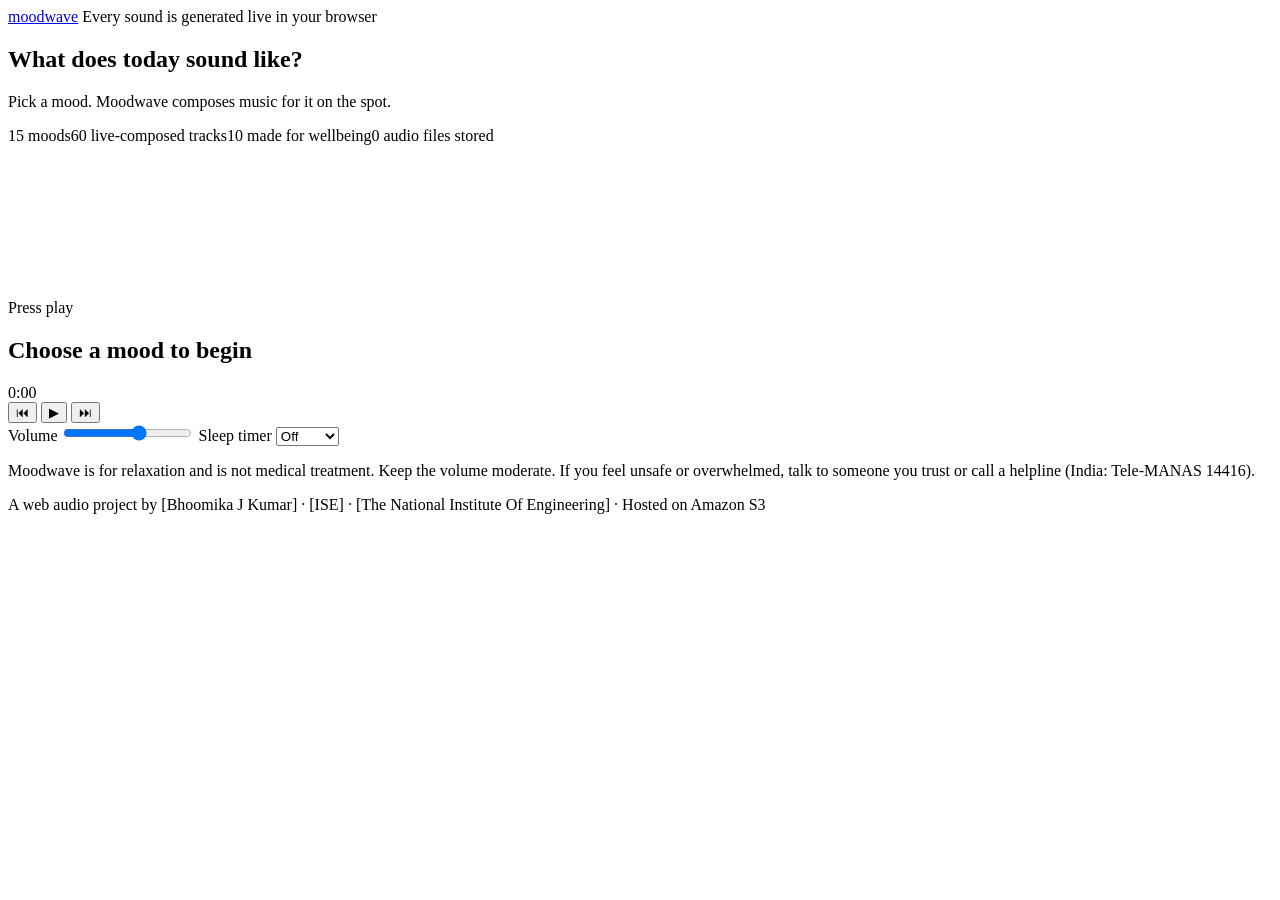
==== index.html @ b68df8fb "Add files via upload" ====
<!DOCTYPE html>
<html lang="en">
<head>
<meta charset="UTF-8">
<meta name="viewport" content="width=device-width, initial-scale=1.0">
<meta name="theme-color" content="#0a0a12">
<title>Moodwave | Music for every mood</title>
<link rel="preconnect" href="https://fonts.googleapis.com">
<link href="https://fonts.googleapis.com/css2?family=Sora:wght@600;800&family=Manrope:wght@400;500;700&display=swap" rel="stylesheet">
<link rel="stylesheet" href="css/style.css">
</head>
<body>
<div class="blobs" aria-hidden="true"><i></i><i></i><i></i></div>
<header class="top">
  <a class="brand" href="#top">moodwave</a>
  <span class="tag">Every sound is generated live in your browser</span>
</header>
<main>
<section class="hero">
  <h1>What does today sound like?</h1>
  <p>Pick a mood. Moodwave composes music for it on the spot.</p>
  <div class="chips"><span>15 moods</span><span>60 live-composed tracks</span><span>10 made for wellbeing</span><span>0 audio files stored</span></div>
  <div id="groups" class="groups" role="group" aria-label="Mood groups"></div>
  <div id="moods" class="moods" role="group" aria-label="Choose a mood"></div>
</section>

<section class="player">
  <div class="stage">
    <canvas id="viz" aria-label="Music visualizer"></canvas>
    <div class="now">
      <span id="nMood">Press play</span>
      <h2 id="nTrack">Choose a mood to begin</h2>
      <span id="nMeta"></span>
    </div>
  </div>
  <div class="bar"><div id="fill"></div></div>
  <div class="ctrl">
    <span id="tm">0:00</span>
    <div class="btns">
      <button id="prev" aria-label="Previous track" type="button">&#9198;</button>
      <button id="pp" class="big" aria-label="Play" type="button">&#9654;</button>
      <button id="next" aria-label="Next track" type="button">&#9197;</button>
    </div>
    <label class="vol">Volume <input id="vol" type="range" min="0" max="1" step="0.01" value="0.6"></label>
    <label class="vol">Sleep timer <select id="sleep"><option value="0">Off</option><option value="15">15 min</option><option value="30">30 min</option><option value="60">60 min</option></select></label>
  </div>
  <ol id="list" class="list"></ol>
</section>
<section id="help" class="help" aria-live="polite"></section>
<p class="note">Moodwave is for relaxation and is not medical treatment. Keep the volume moderate. If you feel unsafe or overwhelmed, talk to someone you trust or call a helpline (India: Tele-MANAS 14416).</p>
</main>
<footer>A web audio project by [Bhoomika J Kumar] · [ISE] · [The National Institute Of Engineering] · Hosted on Amazon S3</footer>
<script src="js/script.js"></script>
</body>
</html>
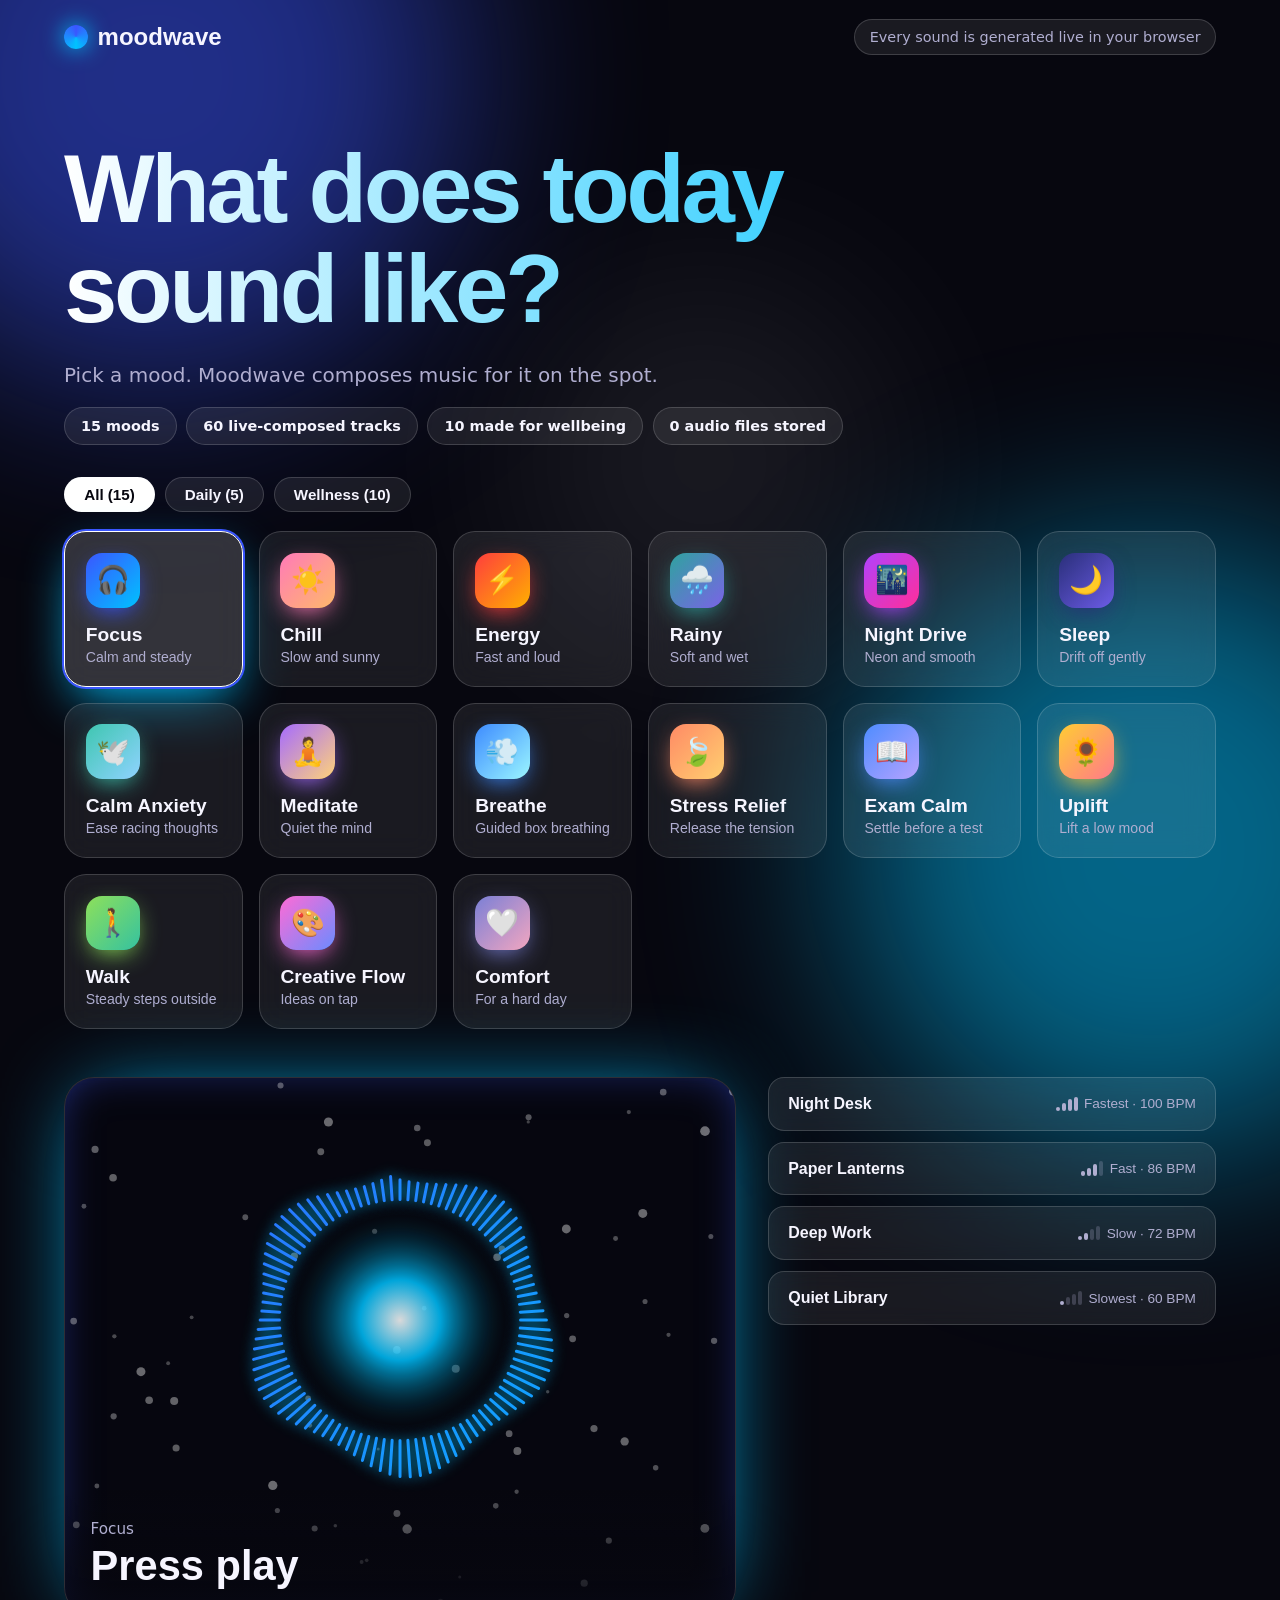
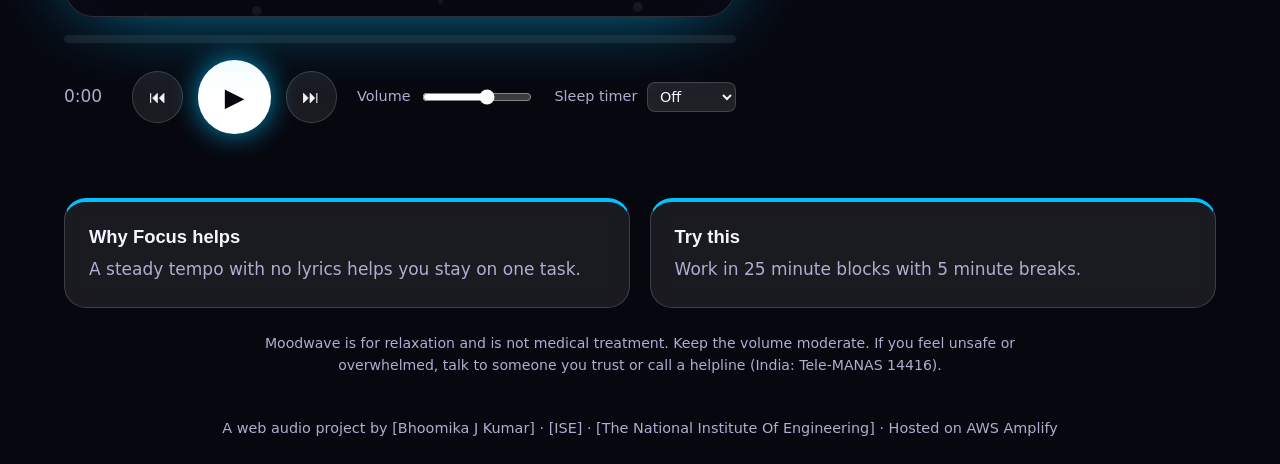
==== commit a29f8738: "Update index.html" ====
--- a/index.html
+++ b/index.html
@@ -49,7 +49,7 @@
 <section id="help" class="help" aria-live="polite"></section>
 <p class="note">Moodwave is for relaxation and is not medical treatment. Keep the volume moderate. If you feel unsafe or overwhelmed, talk to someone you trust or call a helpline (India: Tele-MANAS 14416).</p>
 </main>
-<footer>A web audio project by [Bhoomika J Kumar] · [ISE] · [The National Institute Of Engineering] · Hosted on Amazon S3</footer>
+<footer>A web audio project by [Bhoomika J Kumar] · [ISE] · [The National Institute Of Engineering] · Hosted on AWS Amplify</footer>
 <script src="js/script.js"></script>
 </body>
 </html>
--- a/css/style.css
+++ b/css/style.css
@@ -0,0 +1,83 @@
+@property --a{syntax:"<color>";inherits:true;initial-value:#3a56ff}
+@property --b{syntax:"<color>";inherits:true;initial-value:#00c2ff}
+:root{--a:#3a56ff;--b:#00c2ff;--ink:#f6f5ff;--mut:#b0aed0;--glass:rgba(255,255,255,.08);--edge:rgba(255,255,255,.16);transition:--a 1s,--b 1s}
+*{box-sizing:border-box}
+body{margin:0;min-height:100vh;font:17px/1.6 Manrope,system-ui,sans-serif;color:var(--ink);background:#07070f;overflow-x:hidden}
+h1,h2{font-family:Sora,"Segoe UI",sans-serif;margin:0;line-height:1.05}
+button,input{font-family:inherit}
+a:focus-visible,button:focus-visible,input:focus-visible{outline:3px solid #fff;outline-offset:3px}
+.blobs i{position:fixed;z-index:-1;width:48vmax;height:48vmax;border-radius:50%;filter:blur(100px);opacity:.5;pointer-events:none;animation:drift 16s ease-in-out infinite alternate}
+.blobs i:nth-child(1){background:var(--a);top:-18vmax;left:-12vmax}
+.blobs i:nth-child(2){background:var(--b);bottom:-20vmax;right:-14vmax;animation-delay:-6s}
+.blobs i:nth-child(3){background:#fff;opacity:.08;top:30vh;left:40vw;width:30vmax;height:30vmax;animation-delay:-10s}
+@keyframes drift{from{transform:translate(0,0) scale(1)}to{transform:translate(8vmax,6vmax) scale(1.2)}}
+.top{display:flex;justify-content:space-between;align-items:center;gap:1rem;padding:1.2rem clamp(1rem,5vw,4rem)}
+.brand{font:800 1.5rem Sora,sans-serif;color:var(--ink);text-decoration:none;display:flex;align-items:center;gap:.6rem}
+.brand::before{content:"";width:1.5rem;height:1.5rem;border-radius:50%;background:conic-gradient(var(--a),var(--b),var(--a));box-shadow:0 0 22px var(--b)}
+.tag{color:var(--mut);font-size:.9rem;border:1px solid var(--edge);background:var(--glass);padding:.35rem .9rem;border-radius:999px}
+.hero{padding:clamp(2rem,6vw,4rem) clamp(1rem,5vw,4rem) 1rem;max-width:84rem}
+.hero h1{font-size:clamp(2.8rem,7.5vw,6.4rem);font-weight:800;letter-spacing:-.035em;max-width:10em;background:linear-gradient(90deg,#fff,var(--b),var(--a),#fff);background-size:300% 100%;-webkit-background-clip:text;background-clip:text;color:transparent;animation:shine 9s linear infinite}
+@keyframes shine{to{background-position:-300% 0}}
+.hero p{color:var(--mut);font-size:1.25rem;margin:1.2rem 0 1rem}
+.chips{display:flex;gap:.6rem;flex-wrap:wrap;margin-bottom:2rem}
+.chips span{font-size:.9rem;font-weight:600;padding:.4rem 1rem;border-radius:999px;border:1px solid var(--edge);background:var(--glass)}
+.moods{display:grid;grid-template-columns:repeat(auto-fit,minmax(160px,1fr));gap:1rem}
+.moods button{text-align:left;padding:1.3rem;border-radius:22px;border:1px solid var(--edge);background:var(--glass);color:var(--ink);cursor:pointer;font:800 1.2rem Sora,sans-serif;backdrop-filter:blur(14px);transition:transform .25s,box-shadow .25s,background .25s}
+.moods button em{display:grid;place-items:center;width:3.4rem;height:3.4rem;font-style:normal;font-size:1.7rem;border-radius:16px;margin-bottom:1rem;background:linear-gradient(135deg,var(--c1),var(--c2));box-shadow:0 8px 24px -6px var(--c1)}
+.moods button small{display:block;font:500 .88rem Manrope,sans-serif;color:var(--mut);margin-top:.2rem}
+.moods button:hover{transform:translateY(-6px) scale(1.02);box-shadow:0 18px 40px -14px var(--c1)}
+.moods button[aria-pressed=true]{background:rgba(255,255,255,.18);border-color:#fff;box-shadow:0 0 0 2px var(--c1),0 18px 50px -12px var(--c2)}
+.player{display:grid;grid-template-columns:1.5fr 1fr;grid-template-areas:"s l" "b l" "c l";gap:1.1rem 2rem;padding:2rem clamp(1rem,5vw,4rem) 4rem}
+.stage{grid-area:s;position:relative;height:min(64vh,540px);border-radius:30px;border:1px solid var(--edge);background:rgba(7,7,15,.6);backdrop-filter:blur(10px);overflow:hidden;box-shadow:0 0 90px -25px var(--b),inset 0 0 60px -30px var(--a)}
+canvas{position:absolute;inset:0;width:100%;height:100%}
+.now{position:absolute;inset:auto 0 0 0;padding:1.6rem;background:linear-gradient(transparent,rgba(7,7,15,.9))}
+.now span{color:var(--mut);font-size:.95rem}
+.now h2{font-size:clamp(1.6rem,3.6vw,2.6rem);margin:.15rem 0}
+.bar{grid-area:b;height:8px;border-radius:9px;background:var(--glass);overflow:hidden}
+.bar div{height:100%;width:0;background:linear-gradient(90deg,var(--a),var(--b));box-shadow:0 0 14px var(--b)}
+.ctrl{grid-area:c;display:flex;justify-content:space-between;align-items:center;gap:1rem;flex-wrap:wrap}
+.ctrl>span{color:var(--mut);min-width:3rem;font-variant-numeric:tabular-nums}
+.btns{display:flex;gap:.9rem;align-items:center}
+.btns button{width:3.2rem;height:3.2rem;border-radius:50%;border:1px solid var(--edge);background:var(--glass);color:var(--ink);font-size:1.1rem;cursor:pointer}
+.btns button:hover{background:rgba(255,255,255,.2)}
+.btns .big{width:4.6rem;height:4.6rem;font-size:1.6rem;background:#fff;color:#07070f;border:0;box-shadow:0 0 30px -4px var(--b)}
+.playing .big{animation:pulse 1.6s ease-in-out infinite}
+@keyframes pulse{50%{box-shadow:0 0 50px 8px var(--b)}}
+.vol{display:flex;align-items:center;gap:.6rem;color:var(--mut);font-size:.9rem}
+.vol input{width:110px;accent-color:#fff}
+.list{grid-area:l;list-style:none;margin:0;padding:0;display:grid;gap:.7rem;align-content:start}
+.list button{width:100%;display:flex;align-items:center;gap:.8rem;padding:1.05rem 1.2rem;border-radius:16px;border:1px solid var(--edge);background:var(--glass);color:var(--ink);cursor:pointer;font:700 1rem Manrope,sans-serif;text-align:left;backdrop-filter:blur(10px);transition:transform .2s,background .2s}
+.list button span{margin-left:auto;color:var(--mut);font-weight:500;font-size:.85rem}
+.list button:hover{transform:translateX(5px);background:rgba(255,255,255,.14)}
+.list .on button{background:linear-gradient(90deg,var(--a),var(--b));border-color:transparent;box-shadow:0 10px 30px -10px var(--b)}
+.list .on button span{color:#fff}
+u{display:inline-flex;align-items:flex-end;gap:2px;height:16px;text-decoration:none}
+u i{width:3px;height:100%;background:#fff;border-radius:2px;animation:eq .7s ease-in-out infinite alternate;transform-origin:bottom}
+u i:nth-child(2){animation-delay:.2s}u i:nth-child(3){animation-delay:.4s}
+body:not(.playing) u i{animation-play-state:paused}
+@keyframes eq{from{transform:scaleY(.25)}to{transform:scaleY(1)}}
+footer{padding:1.5rem;text-align:center;color:var(--mut);font-size:.9rem}
+.btn{display:inline-block;background:#fff;color:#07070f;padding:.8rem 1.6rem;border-radius:999px;font-weight:700;text-decoration:none}
+.err{min-height:100vh;display:grid;place-items:center;text-align:center}
+.err h1{font-size:8rem}
+.err p{color:var(--mut);margin:.5rem 0 1.6rem}
+@media(max-width:850px){.player{grid-template-columns:1fr;grid-template-areas:"s" "b" "c" "l"}.tag{display:none}}
+@media(prefers-reduced-motion:reduce){:root{transition:none}.blobs i,.hero h1,.playing .big,u i{animation:none}.moods button,.list button{transition:none}}
+.groups{display:flex;gap:.6rem;flex-wrap:wrap;margin:0 0 1.2rem}
+.groups button{font:700 .95rem Manrope,sans-serif;color:var(--ink);background:var(--glass);border:1px solid var(--edge);padding:.5rem 1.2rem;border-radius:999px;cursor:pointer}
+.groups button[aria-pressed=true]{background:#fff;color:#07070f}
+.help{display:grid;grid-template-columns:1fr 1fr;gap:1.2rem;padding:0 clamp(1rem,5vw,4rem) 1.5rem}
+.help div{border:1px solid var(--edge);background:var(--glass);backdrop-filter:blur(12px);border-radius:22px;padding:1.5rem;border-top:4px solid var(--b)}
+.help h3{font:800 1.15rem Sora,sans-serif;margin:0 0 .5rem}
+.help p{margin:0;color:var(--mut)}
+.note{max-width:52rem;margin:0 auto;padding:0 1rem 1rem;text-align:center;color:var(--mut);font-size:.88rem}
+select{background:rgba(255,255,255,.1);color:var(--ink);border:1px solid var(--edge);border-radius:8px;padding:.3rem .5rem;font:inherit}
+select option{color:#07070f}
+@media(max-width:850px){.help{grid-template-columns:1fr}}
+
+/* tempo meter in the track list */
+.list button span{display:inline-flex;align-items:center;gap:.4rem}
+.list button span s{display:inline-flex;align-items:flex-end;gap:2px;height:.9rem;text-decoration:none}
+.list button span s b{width:4px;border-radius:2px;background:currentColor;opacity:.25}
+.list button span s b:nth-child(1){height:30%}.list button span s b:nth-child(2){height:55%}.list button span s b:nth-child(3){height:80%}.list button span s b:nth-child(4){height:100%}
+.list button span s b.f{opacity:1}
